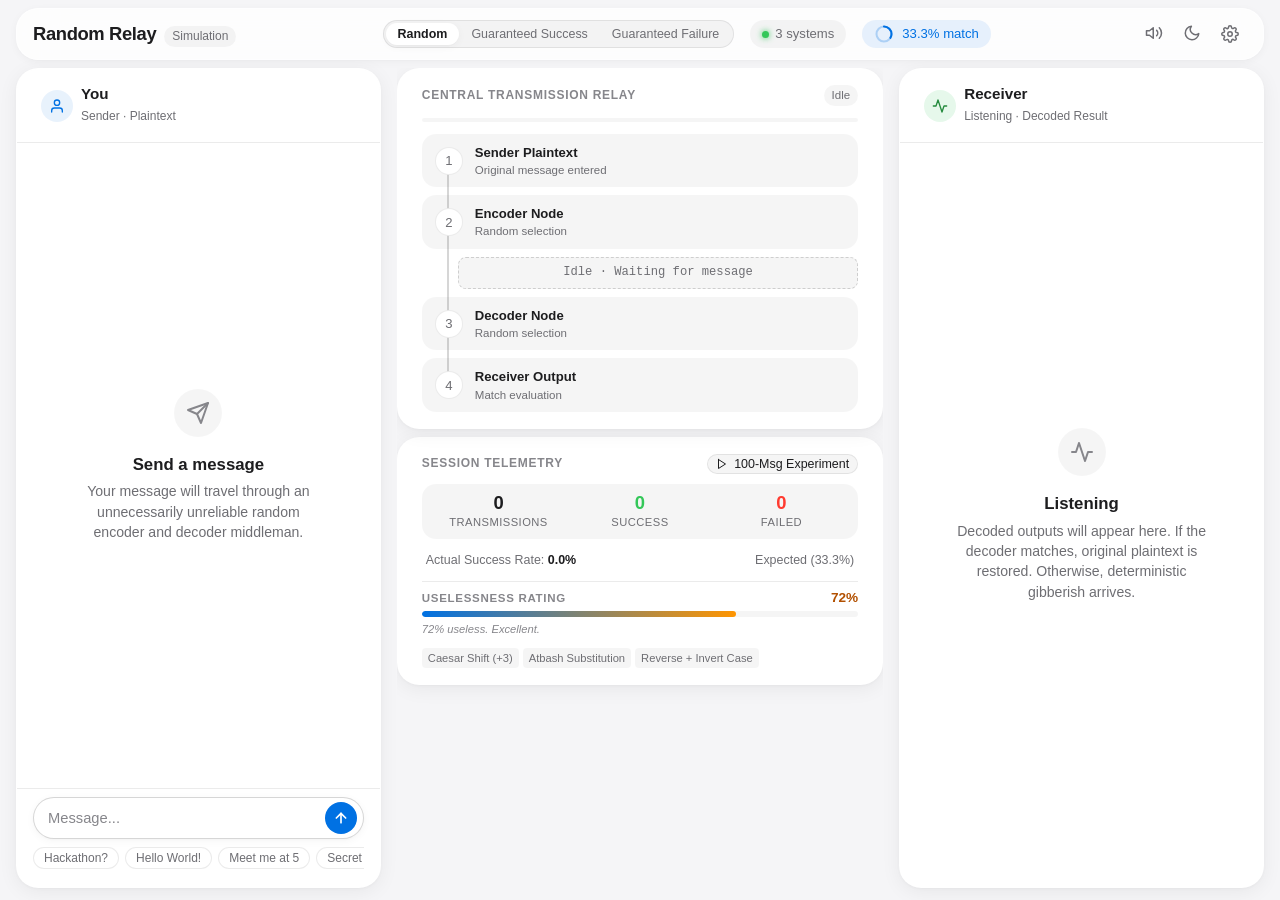
==== index.html @ a6a40249 "iterations Co-Authored-By: CargoWizard <abhirampraneeth2005@gmail.com>" ====
<!DOCTYPE html>
<html lang="en">
<head>
  <meta charset="UTF-8">
  <meta name="viewport" content="width=device-width, initial-scale=1.0">
  <title>Random Relay · The Unreliable Messaging Simulator</title>
  <meta name="description" content="An Apple-inspired simulation demonstrating why a messaging app that randomly chooses encoders and decoders is a terrible idea.">
  <link rel="stylesheet" href="css/styles.css">
  <link rel="icon" href="data:image/svg+xml,<svg xmlns=%22http://www.w3.org/2000/svg%22 viewBox=%220 0 100 100%22><text y=%22.9em%22 font-size=%2290%22>📡</text></svg>">
</head>
<body>
  <div class="app-shell">
    <!-- Header -->
    <header class="app-header">
      <div class="brand-section">
        <h1 class="brand-title">Random Relay</h1>
        <span class="brand-badge">Simulation</span>
      </div>

      <div class="header-meta">
        <!-- Simulation Mode Selector (Section 4 of agent.md) -->
        <div class="mode-segmented-control" role="group" aria-label="Simulation Mode">
          <button type="button" class="mode-btn active" data-mode="random" title="Random encoder and decoder independently chosen">Random</button>
          <button type="button" class="mode-btn" data-mode="guaranteed_success" title="Always pair matching encoder and decoder">Guaranteed Success</button>
          <button type="button" class="mode-btn" data-mode="guaranteed_failure" title="Always pair mismatching decoder">Guaranteed Failure</button>
        </div>

        <div class="status-pill">
          <span class="status-dot"></span>
          <span id="activeSystemsCount">3 systems</span>
        </div>

        <div class="probability-badge" id="probBadge" title="Theoretical match chance = 1 / N">
          <!-- Circular SVG Progress Ring -->
          <svg class="prob-ring" width="20" height="20" viewBox="0 0 24 24">
            <circle cx="12" cy="12" r="9" fill="none" stroke="currentColor" stroke-width="2.5" opacity="0.25"/>
            <circle id="probRingCircle" cx="12" cy="12" r="9" fill="none" stroke="currentColor" stroke-width="2.5"
              stroke-linecap="round"
              style="transform: rotate(-90deg); transform-origin: 50% 50%; stroke-dasharray: 56.5; stroke-dashoffset: 37.7; transition: stroke-dashoffset 0.3s ease;"/>
          </svg>
          <span id="probText">33.3% match</span>
        </div>
      </div>

      <div class="header-actions">
        <!-- Sound Toggle -->
        <button class="icon-button" id="soundToggleHeaderBtn" title="Toggle Sound" aria-label="Toggle sound effects">
          <span id="soundHeaderIcon">
            <svg width="18" height="18" viewBox="0 0 24 24" fill="none" stroke="currentColor" stroke-width="2" stroke-linecap="round" stroke-linejoin="round">
              <polygon points="11 5 6 9 2 9 2 15 6 15 11 19 11 5"/>
              <path d="M19.07 4.93a10 10 0 0 1 0 14.14M15.54 8.46a5 5 0 0 1 0 7.07"/>
            </svg>
          </span>
        </button>

        <!-- Theme Toggle -->
        <button class="icon-button" id="themeToggleBtn" title="Toggle Appearance" aria-label="Toggle dark/light mode">
          <span id="themeIcon">
            <svg width="18" height="18" viewBox="0 0 24 24" fill="none" stroke="currentColor" stroke-width="2" stroke-linecap="round" stroke-linejoin="round">
              <path d="M21 12.79A9 9 0 1 1 11.21 3 7 7 0 0 0 21 12.79z"/>
            </svg>
          </span>
        </button>

        <!-- Settings Modal Trigger -->
        <button class="icon-button" id="openSettingsBtn" title="Simulation Settings" aria-label="Open simulation settings">
          <svg width="18" height="18" viewBox="0 0 24 24" fill="none" stroke="currentColor" stroke-width="2" stroke-linecap="round" stroke-linejoin="round">
            <circle cx="12" cy="12" r="3"/>
            <path d="M19.4 15a1.65 1.65 0 0 0 .33 1.82l.06.06a2 2 0 0 1 0 2.83 2 2 0 0 1-2.83 0l-.06-.06a1.65 1.65 0 0 0-1.82-.33 1.65 1.65 0 0 0-1 1.51V21a2 2 0 0 1-2 2 2 2 0 0 1-2-2v-.09A1.65 1.65 0 0 0 9 19.4a1.65 1.65 0 0 0-1.82.33l-.06.06a2 2 0 0 1-2.83 0 2 2 0 0 1 0-2.83l.06-.06a1.65 1.65 0 0 0 .33-1.82 1.65 1.65 0 0 0-1.51-1H3a2 2 0 0 1-2-2 2 2 0 0 1 2-2h.09A1.65 1.65 0 0 0 4.6 9a1.65 1.65 0 0 0-.33-1.82l-.06-.06a2 2 0 0 1 0-2.83 2 2 0 0 1 2.83 0l.06.06a1.65 1.65 0 0 0 1.82.33H9a1.65 1.65 0 0 0 1-1.51V3a2 2 0 0 1 2-2 2 2 0 0 1 2 2v.09a1.65 1.65 0 0 0 1 1.51 1.65 1.65 0 0 0 1.82-.33l.06-.06a2 2 0 0 1 2.83 0 2 2 0 0 1 0 2.83l-.06.06a1.65 1.65 0 0 0-.33 1.82V9a1.65 1.65 0 0 0 1.51 1H21a2 2 0 0 1 2 2 2 2 0 0 1-2 2h-.09a1.65 1.65 0 0 0-1.51 1z"/>
          </svg>
        </button>
      </div>
    </header>

    <!-- Main Workspace Grid: 30% Sender | 40% Central Relay | 30% Receiver (design.md Section 3) -->
    <main class="workspace-container">
      <!-- SENDER PANEL (30%) -->
      <section class="conversation-panel sender-panel" aria-label="Sender Panel">
        <div class="panel-header">
          <div class="panel-identity">
            <div class="panel-avatar avatar-sender">
              <svg width="16" height="16" viewBox="0 0 24 24" fill="none" stroke="currentColor" stroke-width="2" stroke-linecap="round" stroke-linejoin="round">
                <path d="M20 21v-2a4 4 0 0 0-4-4H8a4 4 0 0 0-4 4v2"/>
                <circle cx="12" cy="7" r="4"/>
              </svg>
            </div>
            <div class="panel-title-group">
              <h2>You</h2>
              <span class="panel-subtitle">Sender · Plaintext</span>
            </div>
          </div>
        </div>

        <div class="messages-stream" id="senderStream">
          <!-- Empty State -->
          <div class="empty-state" id="senderEmpty">
            <div class="empty-state-icon">
              <svg width="24" height="24" viewBox="0 0 24 24" fill="none" stroke="currentColor" stroke-width="2" stroke-linecap="round" stroke-linejoin="round">
                <line x1="22" y1="2" x2="11" y2="13"/>
                <polygon points="22 2 15 22 11 13 2 9 22 2"/>
              </svg>
            </div>
            <h3 class="empty-state-title">Send a message</h3>
            <p class="empty-state-desc">
              Your message will travel through an unnecessarily unreliable random encoder and decoder middleman.
            </p>
          </div>
        </div>

        <!-- Message Composer -->
        <div class="composer-section">
          <form class="composer-form" id="composerForm" autocomplete="off">
            <input
              type="text"
              id="messageInput"
              class="composer-input"
              placeholder="Message..."
              maxlength="200"
              aria-label="Message text to encode and transmit"
            >
            <button type="submit" id="sendBtn" class="send-button" title="Send Message" aria-label="Send message">
              <svg width="16" height="16" viewBox="0 0 24 24" fill="none" stroke="currentColor" stroke-width="2.5" stroke-linecap="round" stroke-linejoin="round">
                <line x1="12" y1="19" x2="12" y2="5"/>
                <polyline points="5 12 12 5 19 12"/>
              </svg>
            </button>
          </form>

          <!-- Quick Test Suggestions -->
          <div class="quick-prompts" aria-label="Quick test prompts">
            <button type="button" class="chip-btn" data-sample="Are you coming to the hackathon?">Hackathon?</button>
            <button type="button" class="chip-btn" data-sample="Hello World!">Hello World!</button>
            <button type="button" class="chip-btn" data-sample="Meet me at 5">Meet me at 5</button>
            <button type="button" class="chip-btn" data-sample="Secret code: 4096">Secret code</button>
          </div>
        </div>
      </section>

      <!-- CENTRAL TRANSMISSION RELAY (40% - Visual Centerpiece) -->
      <section class="transmission-column" aria-label="Central Transmission Relay">
        <div class="transmission-card">
          <div class="card-title-bar">
            <span class="card-label">Central Transmission Relay</span>
            <span class="relay-status-pill" id="relayStatusPill">Idle</span>
          </div>

          <!-- Timeline progress bar -->
          <div class="timeline-bar">
            <div class="timeline-fill" id="timelineFill"></div>
          </div>

          <!-- Connected Relay Track with Traveling Payload -->
          <div class="relay-nodes">
            <!-- Continuous vertical transmission line -->
            <div class="transmission-track-line"></div>
            <!-- Traveling Payload Particle -->
            <div class="traveling-payload" id="travelingPayload"></div>

            <div class="relay-node" id="nodeSender">
              <div class="node-icon">1</div>
              <div class="node-info">
                <div class="node-name">Sender Plaintext</div>
                <div class="node-desc">Original message entered</div>
              </div>
            </div>

            <div class="relay-node" id="nodeEncoder">
              <div class="node-icon">2</div>
              <div class="node-info">
                <div class="node-name" id="nodeEncoderName">Encoder Node</div>
                <div class="node-desc" id="nodeEncoderDesc">Random selection</div>
              </div>
            </div>

            <!-- Traveling payload preview stream box -->
            <div class="payload-stream-box" id="payloadStreamBox">
              Idle · Waiting for message
            </div>

            <div class="relay-node" id="nodeDecoder">
              <div class="node-icon">3</div>
              <div class="node-info">
                <div class="node-name" id="nodeDecoderName">Decoder Node</div>
                <div class="node-desc" id="nodeDecoderDesc">Random selection</div>
              </div>
            </div>

            <div class="relay-node" id="nodeReceiver">
              <div class="node-icon">4</div>
              <div class="node-info">
                <div class="node-name">Receiver Output</div>
                <div class="node-desc">Match evaluation</div>
              </div>
            </div>
          </div>
        </div>

        <!-- Session Statistics & Uselessness Meter Card (Section 10 & 13) -->
        <div class="stats-card">
          <div class="stats-header-row">
            <span class="stats-header">Session Telemetry</span>
            <button type="button" class="experiment-trigger-btn" id="experimentTriggerBtn" style="width: auto; padding: 2px 8px;">
              <svg width="12" height="12" viewBox="0 0 24 24" fill="none" stroke="currentColor" stroke-width="2" stroke-linecap="round" stroke-linejoin="round">
                <polygon points="5 3 19 12 5 21 5 3"/>
              </svg>
              <span>100-Msg Experiment</span>
            </button>
          </div>

          <!-- 3-column stats grid -->
          <div class="session-stats-grid">
            <div class="stat-item">
              <span class="stat-num" id="statTotalNum">0</span>
              <span class="stat-label">Transmissions</span>
            </div>
            <div class="stat-item">
              <span class="stat-num" id="statSuccNum" style="color: var(--success);">0</span>
              <span class="stat-label">Success</span>
            </div>
            <div class="stat-item">
              <span class="stat-num" id="statFailNum" style="color: var(--failure);">0</span>
              <span class="stat-label">Failed</span>
            </div>
          </div>

          <!-- Comparison row -->
          <div class="stats-comparison-row">
            <span>Actual Success Rate: <strong class="stats-val-highlight" id="statActualRate">0.0%</strong></span>
            <span>Expected (<span id="statExpectedRate">33.3%</span>)</span>
          </div>

          <!-- Uselessness Meter -->
          <div class="uselessness-section">
            <div class="uselessness-header">
              <span class="uselessness-title">Uselessness Rating</span>
              <span class="uselessness-score-badge" id="uselessnessScoreVal">72%</span>
            </div>
            <div class="uselessness-bar">
              <div class="uselessness-fill" id="uselessnessFill"></div>
            </div>
            <span class="uselessness-caption" id="uselessnessCaption">72% useless. Excellent.</span>
          </div>

          <!-- Active Systems Chips -->
          <div class="systems-chips-grid" id="systemsChipsList"></div>
        </div>
      </section>

      <!-- RECEIVER PANEL (30%) -->
      <section class="conversation-panel receiver-panel" aria-label="Receiver Panel">
        <div class="panel-header">
          <div class="panel-identity">
            <div class="panel-avatar avatar-receiver">
              <svg width="16" height="16" viewBox="0 0 24 24" fill="none" stroke="currentColor" stroke-width="2" stroke-linecap="round" stroke-linejoin="round">
                <path d="M22 12h-4l-3 9L9 3l-3 9H2"/>
              </svg>
            </div>
            <div class="panel-title-group">
              <h2>Receiver</h2>
              <span class="panel-subtitle">Listening · Decoded Result</span>
            </div>
          </div>
        </div>

        <div class="messages-stream" id="receiverStream">
          <!-- Empty State -->
          <div class="empty-state" id="receiverEmpty">
            <div class="empty-state-icon">
              <svg width="24" height="24" viewBox="0 0 24 24" fill="none" stroke="currentColor" stroke-width="2" stroke-linecap="round" stroke-linejoin="round">
                <polyline points="22 12 18 12 15 21 9 3 6 12 2 12"/>
              </svg>
            </div>
            <h3 class="empty-state-title">Listening</h3>
            <p class="empty-state-desc">
              Decoded outputs will appear here. If the decoder matches, original plaintext is restored. Otherwise, deterministic gibberish arrives.
            </p>
          </div>
        </div>
      </section>
    </main>
  </div>

  <!-- Settings Modal / Sheet -->
  <div class="modal-overlay" id="settingsModal" aria-hidden="true" role="dialog" aria-modal="true">
    <div class="settings-sheet">
      <div class="modal-header">
        <h2 class="modal-title">Simulation Settings</h2>
        <button class="icon-button" id="closeSettingsBtn" title="Close" aria-label="Close settings">
          <svg width="18" height="18" viewBox="0 0 24 24" fill="none" stroke="currentColor" stroke-width="2" stroke-linecap="round" stroke-linejoin="round">
            <line x1="18" y1="6" x2="6" y2="18"/>
            <line x1="6" y1="6" x2="18" y2="18"/>
          </svg>
        </button>
      </div>

      <!-- Systems Count Stepper -->
      <div class="form-group">
        <label class="form-label">Encoder / Decoder Systems</label>
        <span class="form-caption">Configure between 1 and 10 paired reversible systems</span>
        <div class="stepper-container">
          <button class="stepper-btn" id="stepperMinus" aria-label="Decrease systems">−</button>
          <span class="stepper-value" id="stepperVal">3</span>
          <button class="stepper-btn" id="stepperPlus" aria-label="Increase systems">+</button>
        </div>
      </div>

      <!-- Presets -->
      <div class="form-group">
        <label class="form-label">Presets</label>
        <div class="segmented-control" role="group" aria-label="Presets">
          <button type="button" class="segment-btn active" data-preset="3">3 Systems (33.3%)</button>
          <button type="button" class="segment-btn" data-preset="5">5 Systems (20%)</button>
          <button type="button" class="segment-btn" data-preset="10">10 Systems (10%)</button>
        </div>
      </div>

      <!-- Speed Selector -->
      <div class="form-group">
        <label class="form-label" for="speedSelect">Simulation Speed</label>
        <select id="speedSelect" class="composer-form" style="padding: 8px 12px; cursor: pointer;">
          <option value="normal">Normal (1.1s realistic relay)</option>
          <option value="fast">Fast (0.55s)</option>
          <option value="instant">Instant (0s · reduced motion)</option>
        </select>
      </div>

      <!-- Behavior Toggles (Section 20 of design.md) -->
      <div class="form-group">
        <label class="form-label">Simulation Behavior</label>

        <label class="checkbox-row" for="chkAutoExpand">
          <div class="checkbox-label-group">
            <span class="checkbox-title">Show transmission details</span>
            <span class="checkbox-desc">Auto-expand payload inspection on delivery</span>
          </div>
          <div class="toggle-switch">
            <input type="checkbox" id="chkAutoExpand">
            <span class="toggle-slider"></span>
          </div>
        </label>

        <label class="checkbox-row" for="chkAnimateResolve">
          <div class="checkbox-label-group">
            <span class="checkbox-title">Animate decoding</span>
            <span class="checkbox-desc">Scramble text resolution on receiver delivery</span>
          </div>
          <div class="toggle-switch">
            <input type="checkbox" id="chkAnimateResolve" checked>
            <span class="toggle-slider"></span>
          </div>
        </label>

        <label class="checkbox-row" for="chkSound">
          <div class="checkbox-label-group">
            <span class="checkbox-title">Sound effects</span>
            <span class="checkbox-desc">Subtle Apple-style synthesized clicks and chimes</span>
          </div>
          <div class="toggle-switch">
            <input type="checkbox" id="chkSound" checked>
            <span class="toggle-slider"></span>
          </div>
        </label>
      </div>

      <!-- Active Systems Browser -->
      <div class="form-group">
        <label class="form-label">Active Paired Systems</label>
        <div class="systems-browser-box" id="activeSystemsDetailList"></div>
      </div>

      <div class="form-caption" style="font-style: italic; color: var(--text-tertiary);">
        * Educational simulation. Demonstrates random transformation pairing, not cryptographic security.
      </div>

      <div class="modal-footer">
        <button type="button" class="secondary-btn" id="clearHistoryBtn">Reset Conversation & Stats</button>
        <button type="button" class="primary-btn" onclick="document.getElementById('settingsModal').classList.remove('open')">Done</button>
      </div>
    </div>
  </div>

  <!-- 100-Message Experiment Modal -->
  <div class="modal-overlay" id="experimentModal" aria-hidden="true" role="dialog" aria-modal="true">
    <div class="settings-sheet">
      <div class="modal-header">
        <h2 class="modal-title">100-Message Simulation Experiment</h2>
        <button class="icon-button" id="closeExperimentBtn" title="Close" aria-label="Close experiment">
          <svg width="18" height="18" viewBox="0 0 24 24" fill="none" stroke="currentColor" stroke-width="2" stroke-linecap="round" stroke-linejoin="round">
            <line x1="18" y1="6" x2="6" y2="18"/>
            <line x1="6" y1="6" x2="18" y2="18"/>
          </svg>
        </button>
      </div>

      <p class="form-caption">
        Automatically runs 100 rapid simulated transmissions to measure actual statistical match rate vs theoretical probability \(1/N\).
      </p>

      <div class="form-group">
        <div class="timeline-bar" style="height: 8px;">
          <div class="timeline-fill" id="expProgressFill" style="width: 0%;"></div>
        </div>
        <span class="form-caption" id="expProgressText" style="text-align: center; font-weight: 500;">Ready to run...</span>
      </div>

      <div class="experiment-results-box" id="expResultsBox" style="display: none;">
        <div class="exp-stats-row">
          <span>Successful Deliveries:</span>
          <strong id="expSuccVal" style="color: var(--success);">0</strong>
        </div>
        <div class="exp-stats-row">
          <span>Failed Mismatches:</span>
          <strong id="expFailVal" style="color: var(--failure);">0</strong>
        </div>
        <div class="exp-stats-row" style="border-top: 1px solid var(--separator); padding-top: 6px;">
          <span>Actual Match Rate:</span>
          <strong id="expActualVal">0%</strong>
        </div>
        <div class="exp-stats-row">
          <span>Theoretical Expected:</span>
          <strong id="expExpectedVal">33.3%</strong>
        </div>
        <div class="exp-stats-row">
          <span>Statistical Difference:</span>
          <span class="exp-diff-tag" id="expDiffBadge">0%</span>
        </div>
      </div>

      <div class="modal-footer" style="justify-content: flex-end;">
        <button type="button" class="primary-btn" onclick="document.getElementById('experimentModal').classList.remove('open')">Close</button>
      </div>
    </div>
  </div>

  <!-- Inline Toast Notification -->
  <div class="toast-notice" id="toastNotice" role="alert" aria-live="polite"></div>

  <!-- Scripts -->
  <script src="js/bundle.js"></script>
</body>
</html>
---- css/styles.css ----
/* ==========================================================================
   Random Encoder / Decoder Messaging Simulator — Random Relay
   Design System & Apple-Inspired Interface Tokens
   Conforming to updated private/agent.md and private/design.md
   ========================================================================== */

:root {
  /* Typography */
  --font-sans: -apple-system, BlinkMacSystemFont, "SF Pro Text", "SF Pro Display", "SF Pro", "Segoe UI", Roboto, Helvetica, Arial, sans-serif;
  --font-mono: "SF Mono", ui-monospace, Menlo, Monaco, Consolas, "Liberation Mono", "Courier New", monospace;

  /* Spacing Tokens */
  --spacing-xs: 4px;
  --spacing-sm: 8px;
  --spacing-md: 16px;
  --spacing-lg: 24px;
  --spacing-xl: 32px;
  --spacing-xxl: 48px;

  /* Radius Tokens */
  --radius-small: 8px;
  --radius-medium: 14px;
  --radius-large: 22px;
  --radius-full: 9999px;

  /* Shadows */
  --shadow-subtle: 0 2px 8px rgba(0, 0, 0, 0.04), 0 1px 2px rgba(0, 0, 0, 0.02);
  --shadow-card: 0 4px 20px rgba(0, 0, 0, 0.06), 0 1px 3px rgba(0, 0, 0, 0.03);
  --shadow-floating: 0 12px 36px rgba(0, 0, 0, 0.12), 0 4px 12px rgba(0, 0, 0, 0.05);

  /* Transitions */
  --transition-fast: 150ms cubic-bezier(0.2, 0, 0, 1);
  --transition-medium: 280ms cubic-bezier(0.2, 0, 0, 1);
  --transition-slow: 450ms cubic-bezier(0.16, 1, 0.3, 1);

  /* Light Theme (Default) */
  --bg-app: #F5F5F7;
  --surface-primary: #FFFFFF;
  --surface-secondary: rgba(255, 255, 255, 0.76);
  --surface-tertiary: rgba(0, 0, 0, 0.04);
  --surface-elevated: #FFFFFF;
  --text-primary: #1D1D1F;
  --text-secondary: #6E6E73;
  --text-tertiary: #86868B;
  --separator: rgba(0, 0, 0, 0.08);
  --separator-strong: rgba(0, 0, 0, 0.16);

  --accent: #0071E3;
  --accent-hover: #0077ED;
  --accent-surface: rgba(0, 113, 227, 0.09);
  --accent-text: #0071E3;

  --sender-bubble: #0071E3;
  --sender-bubble-text: #FFFFFF;
  --receiver-bubble: #E9E9EB;
  --receiver-bubble-text: #1D1D1F;

  --success: #34C759;
  --success-surface: rgba(52, 199, 89, 0.12);
  --success-text: #248A3D;

  --failure: #FF3B30;
  --failure-surface: rgba(255, 59, 48, 0.1);
  --failure-text: #D70015;

  --amber: #FF9500;
  --amber-surface: rgba(255, 149, 0, 0.12);
  --amber-text: #B25000;

  --backdrop-blur: blur(24px);
  --glass-border: 1px solid rgba(255, 255, 255, 0.6);
}

/* Dark Theme */
[data-theme="dark"] {
  --bg-app: #000000;
  --surface-primary: #1C1C1E;
  --surface-secondary: rgba(44, 44, 46, 0.76);
  --surface-tertiary: rgba(255, 255, 255, 0.08);
  --surface-elevated: #2C2C2E;
  --text-primary: #F5F5F7;
  --text-secondary: #98989D;
  --text-tertiary: #636366;
  --separator: rgba(255, 255, 255, 0.12);
  --separator-strong: rgba(255, 255, 255, 0.22);

  --accent: #0A84FF;
  --accent-hover: #409CFF;
  --accent-surface: rgba(10, 132, 255, 0.15);
  --accent-text: #64D2FF;

  --sender-bubble: #0A84FF;
  --sender-bubble-text: #FFFFFF;
  --receiver-bubble: #2C2C2E;
  --receiver-bubble-text: #F5F5F7;

  --success: #30D158;
  --success-surface: rgba(48, 209, 88, 0.15);
  --success-text: #30D158;

  --failure: #FF453A;
  --failure-surface: rgba(255, 69, 58, 0.15);
  --failure-text: #FF453A;

  --amber: #FF9F0A;
  --amber-surface: rgba(255, 159, 10, 0.15);
  --amber-text: #FF9F0A;

  --shadow-subtle: 0 2px 8px rgba(0, 0, 0, 0.3);
  --shadow-card: 0 4px 20px rgba(0, 0, 0, 0.4);
  --shadow-floating: 0 12px 36px rgba(0, 0, 0, 0.6);
  --glass-border: 1px solid rgba(255, 255, 255, 0.1);
}

/* Base Reset */
*, *::before, *::after {
  box-sizing: border-box;
  margin: 0;
  padding: 0;
}

html, body {
  height: 100%;
  font-family: var(--font-sans);
  background-color: var(--bg-app);
  color: var(--text-primary);
  line-height: 1.45;
  -webkit-font-smoothing: antialiased;
  -moz-osx-font-smoothing: grayscale;
}

button {
  font-family: inherit;
  cursor: pointer;
  border: none;
  background: none;
}

input, textarea, select {
  font-family: inherit;
}

/* App Shell */
.app-shell {
  display: flex;
  flex-direction: column;
  height: 100vh;
  max-width: 1440px;
  margin: 0 auto;
  padding: var(--spacing-sm) var(--spacing-md);
  position: relative;
}

/* Header */
.app-header {
  display: flex;
  align-items: center;
  justify-content: space-between;
  padding: var(--spacing-sm) var(--spacing-md);
  background: var(--surface-secondary);
  backdrop-filter: var(--backdrop-blur);
  -webkit-backdrop-filter: var(--backdrop-blur);
  border-radius: var(--radius-large);
  border: var(--glass-border);
  box-shadow: var(--shadow-subtle);
  margin-bottom: var(--spacing-sm);
  z-index: 20;
}

.brand-section {
  display: flex;
  align-items: baseline;
  gap: var(--spacing-sm);
}

.brand-title {
  font-size: 1.15rem;
  font-weight: 600;
  letter-spacing: -0.02em;
  color: var(--text-primary);
}

.brand-badge {
  font-size: 0.75rem;
  font-weight: 500;
  color: var(--text-secondary);
  background: var(--surface-tertiary);
  padding: 2px 8px;
  border-radius: var(--radius-full);
}

.header-meta {
  display: flex;
  align-items: center;
  gap: var(--spacing-md);
}

/* Simulation Mode Selector in Header */
.mode-segmented-control {
  display: flex;
  background: var(--surface-tertiary);
  padding: 2px;
  border-radius: var(--radius-full);
  border: 1px solid var(--separator);
}

.mode-btn {
  padding: 4px 12px;
  font-size: 0.78rem;
  font-weight: 500;
  border-radius: var(--radius-full);
  color: var(--text-secondary);
  transition: all var(--transition-fast);
}

.mode-btn.active {
  background: var(--surface-primary);
  color: var(--text-primary);
  box-shadow: var(--shadow-subtle);
  font-weight: 600;
}

.status-pill {
  display: inline-flex;
  align-items: center;
  gap: 6px;
  font-size: 0.82rem;
  color: var(--text-secondary);
  background: var(--surface-tertiary);
  padding: 4px 12px;
  border-radius: var(--radius-full);
}

.status-dot {
  width: 7px;
  height: 7px;
  border-radius: 50%;
  background-color: var(--success);
  box-shadow: 0 0 6px var(--success);
}

.probability-badge {
  display: inline-flex;
  align-items: center;
  gap: 8px;
  font-size: 0.82rem;
  color: var(--accent-text);
  background: var(--accent-surface);
  padding: 4px 12px;
  border-radius: var(--radius-full);
  font-weight: 500;
  transition: all var(--transition-medium);
}

.prob-ring {
  display: flex;
  align-items: center;
}

.header-actions {
  display: flex;
  align-items: center;
  gap: var(--spacing-xs);
}

.icon-button {
  width: 34px;
  height: 34px;
  border-radius: 50%;
  display: flex;
  align-items: center;
  justify-content: center;
  color: var(--text-secondary);
  background: transparent;
  transition: all var(--transition-fast);
}

.icon-button:hover {
  background: var(--surface-tertiary);
  color: var(--text-primary);
}

.icon-button:focus-visible {
  outline: 2px solid var(--accent);
  outline-offset: 2px;
}

/* ==========================================================================
   Main Workspace Layout — 30% / 40% / 30% Proportions (Section 3 of design.md)
   ========================================================================== */
.workspace-container {
  display: grid;
  grid-template-columns: 3fr 4fr 3fr;
  gap: var(--spacing-md);
  flex: 1;
  min-height: 0;
  margin-bottom: var(--spacing-xs);
}

/* Conversation Panels (Sender & Receiver) */
.conversation-panel {
  display: flex;
  flex-direction: column;
  background: var(--surface-primary);
  border-radius: var(--radius-large);
  border: var(--glass-border);
  box-shadow: var(--shadow-card);
  overflow: hidden;
  position: relative;
}

.panel-header {
  display: flex;
  align-items: center;
  justify-content: space-between;
  padding: var(--spacing-md) var(--spacing-lg);
  border-bottom: 1px solid var(--separator);
  background: var(--surface-secondary);
  backdrop-filter: var(--backdrop-blur);
  -webkit-backdrop-filter: var(--backdrop-blur);
}

.panel-identity {
  display: flex;
  align-items: center;
  gap: var(--spacing-sm);
}

.panel-avatar {
  width: 32px;
  height: 32px;
  border-radius: 50%;
  display: flex;
  align-items: center;
  justify-content: center;
  background: var(--surface-tertiary);
  color: var(--text-secondary);
  font-size: 0.9rem;
}

.avatar-sender {
  background: var(--accent-surface);
  color: var(--accent);
}

.avatar-receiver {
  background: var(--success-surface);
  color: var(--success-text);
}

.panel-title-group h2 {
  font-size: 0.95rem;
  font-weight: 600;
  color: var(--text-primary);
  line-height: 1.2;
}

.panel-subtitle {
  font-size: 0.75rem;
  color: var(--text-secondary);
}

/* Chat Messages Stream */
.messages-stream {
  flex: 1;
  overflow-y: auto;
  padding: var(--spacing-lg);
  display: flex;
  flex-direction: column;
  gap: var(--spacing-md);
  scroll-behavior: smooth;
}

.messages-stream::-webkit-scrollbar {
  width: 6px;
}

.messages-stream::-webkit-scrollbar-thumb {
  background: var(--separator-strong);
  border-radius: var(--radius-full);
}

/* Empty State */
.empty-state {
  display: flex;
  flex-direction: column;
  align-items: center;
  justify-content: center;
  height: 100%;
  text-align: center;
  padding: var(--spacing-xl);
  color: var(--text-secondary);
}

.empty-state-icon {
  width: 48px;
  height: 48px;
  border-radius: 50%;
  background: var(--surface-tertiary);
  display: flex;
  align-items: center;
  justify-content: center;
  margin-bottom: var(--spacing-md);
  color: var(--text-tertiary);
}

.empty-state-title {
  font-size: 1.05rem;
  font-weight: 600;
  color: var(--text-primary);
  margin-bottom: var(--spacing-xs);
}

.empty-state-desc {
  font-size: 0.88rem;
  max-width: 260px;
  line-height: 1.45;
}

/* Message Bubble */
.message-card {
  display: flex;
  flex-direction: column;
  max-width: 90%;
  animation: slideInUp var(--transition-medium) forwards;
}

@keyframes slideInUp {
  from {
    opacity: 0;
    transform: translateY(8px);
  }
  to {
    opacity: 1;
    transform: translateY(0);
  }
}

.sender-card {
  align-self: flex-end;
  align-items: flex-end;
}

.receiver-card {
  align-self: flex-start;
  align-items: flex-start;
  width: 100%;
}

.message-bubble {
  padding: 10px 15px;
  border-radius: var(--radius-medium);
  font-size: 0.95rem;
  line-height: 1.4;
  word-break: break-word;
  position: relative;
}

.sender-card .message-bubble {
  background: var(--sender-bubble);
  color: var(--sender-bubble-text);
  border-bottom-right-radius: 4px;
}

.receiver-card .message-bubble {
  background: var(--receiver-bubble);
  color: var(--receiver-bubble-text);
  border-bottom-left-radius: 4px;
}

.receiver-card.status-success .message-bubble {
  border-left: 3px solid var(--success);
}

.receiver-card.status-failed .message-bubble {
  border-left: 3px solid var(--failure);
  font-family: var(--font-mono);
  font-size: 0.9rem;
  background: var(--failure-surface);
  color: var(--text-primary);
}

.message-meta {
  display: flex;
  align-items: center;
  flex-wrap: wrap;
  gap: 6px;
  font-size: 0.72rem;
  color: var(--text-tertiary);
  margin-top: 4px;
  padding: 0 4px;
}

.status-tag {
  display: inline-flex;
  align-items: center;
  gap: 4px;
  padding: 2px 7px;
  border-radius: var(--radius-full);
  font-size: 0.72rem;
  font-weight: 500;
}

.tag-success {
  background: var(--success-surface);
  color: var(--success-text);
}

.tag-failure {
  background: var(--failure-surface);
  color: var(--failure-text);
}

.attempt-badge {
  font-size: 0.7rem;
  padding: 1px 6px;
  border-radius: 4px;
  background: var(--surface-tertiary);
  color: var(--text-secondary);
}

.attempt-badge.celebrate {
  background: var(--success-surface);
  color: var(--success-text);
  font-weight: 600;
}

/* Retry Button (Section 8 of agent.md) */
.retry-btn {
  display: inline-flex;
  align-items: center;
  gap: 5px;
  padding: 4px 10px;
  margin-top: 6px;
  background: var(--surface-primary);
  border: 1px solid var(--separator-strong);
  border-radius: var(--radius-full);
  font-size: 0.75rem;
  font-weight: 500;
  color: var(--accent);
  transition: all var(--transition-fast);
}

.retry-btn:hover {
  background: var(--accent-surface);
  border-color: var(--accent);
}

/* Human-Readable Failure Explanation (Section 9) */
.failure-explanation {
  font-size: 0.76rem;
  color: var(--text-secondary);
  font-style: italic;
  margin-top: 4px;
  padding: 0 4px;
}

/* Progressive Disclosure: Transmission Details */
.transmission-details {
  margin-top: 6px;
  width: 100%;
}

.transmission-details summary {
  font-size: 0.75rem;
  color: var(--text-secondary);
  cursor: pointer;
  user-select: none;
  padding: 4px 6px;
  border-radius: var(--radius-small);
  display: inline-flex;
  align-items: center;
  gap: 4px;
  transition: all var(--transition-fast);
}

.transmission-details summary:hover {
  background: var(--surface-tertiary);
  color: var(--text-primary);
}

.transmission-details summary::-webkit-details-marker {
  display: none;
}

.details-table {
  margin-top: 6px;
  padding: 8px 12px;
  background: var(--surface-tertiary);
  border-radius: var(--radius-small);
  font-size: 0.78rem;
  display: flex;
  flex-direction: column;
  gap: 4px;
  border: 1px solid var(--separator);
}

.details-row {
  display: flex;
  justify-content: space-between;
  align-items: center;
  gap: 8px;
}

.details-label {
  color: var(--text-tertiary);
  font-size: 0.72rem;
  text-transform: uppercase;
  letter-spacing: 0.04em;
  font-weight: 600;
}

.details-val {
  color: var(--text-primary);
  font-weight: 500;
  text-align: right;
  word-break: break-all;
}

.details-val.mono {
  font-family: var(--font-mono);
  font-size: 0.76rem;
  background: var(--surface-primary);
  padding: 1px 6px;
  border-radius: 4px;
  border: 1px solid var(--separator);
}

.payload-copy-wrapper {
  display: flex;
  align-items: center;
  gap: 6px;
}

.copy-payload-btn {
  padding: 2px 5px;
  border-radius: 4px;
  background: var(--surface-primary);
  border: 1px solid var(--separator);
  color: var(--text-secondary);
  font-size: 0.72rem;
  display: flex;
  align-items: center;
  justify-content: center;
  transition: all var(--transition-fast);
}

.copy-payload-btn:hover {
  background: var(--surface-tertiary);
  color: var(--text-primary);
  border-color: var(--separator-strong);
}

/* Message Composer (Sender) */
.composer-section {
  padding: var(--spacing-sm) var(--spacing-md) var(--spacing-md);
  border-top: 1px solid var(--separator);
  background: var(--surface-secondary);
  backdrop-filter: var(--backdrop-blur);
  -webkit-backdrop-filter: var(--backdrop-blur);
}

.composer-form {
  display: flex;
  align-items: center;
  gap: var(--spacing-sm);
  background: var(--surface-primary);
  border: 1px solid var(--separator-strong);
  border-radius: var(--radius-large);
  padding: 4px 6px 4px 14px;
  transition: all var(--transition-fast);
  box-shadow: var(--shadow-subtle);
}

.composer-form:focus-within {
  border-color: var(--accent);
  box-shadow: 0 0 0 3px var(--accent-surface);
}

.composer-input {
  flex: 1;
  border: none;
  background: transparent;
  font-size: 0.92rem;
  color: var(--text-primary);
  outline: none;
  padding: 6px 0;
}

.composer-input::placeholder {
  color: var(--text-tertiary);
}

.send-button {
  width: 32px;
  height: 32px;
  border-radius: 50%;
  background: var(--accent);
  color: #FFFFFF;
  display: flex;
  align-items: center;
  justify-content: center;
  transition: all var(--transition-fast);
  flex-shrink: 0;
}

.send-button:hover:not(:disabled) {
  background: var(--accent-hover);
  transform: scale(1.05);
}

.send-button:disabled {
  opacity: 0.35;
  cursor: not-allowed;
  transform: none;
}

/* Quick Prompt Suggestion Chips */
.quick-prompts {
  display: flex;
  gap: 6px;
  margin-top: 8px;
  overflow-x: auto;
  padding-bottom: 2px;
}

.quick-prompts::-webkit-scrollbar {
  display: none;
}

.chip-btn {
  font-size: 0.75rem;
  color: var(--text-secondary);
  background: var(--surface-primary);
  border: 1px solid var(--separator);
  padding: 3px 10px;
  border-radius: var(--radius-full);
  white-space: nowrap;
  transition: all var(--transition-fast);
}

.chip-btn:hover {
  background: var(--surface-tertiary);
  color: var(--text-primary);
  border-color: var(--separator-strong);
}

/* ==========================================================================
   Central Transmission Relay — Visual Centerpiece (design.md Section 1 & 4)
   ========================================================================== */
.transmission-column {
  display: flex;
  flex-direction: column;
  gap: var(--spacing-sm);
  justify-content: flex-start;
  position: relative;
  overflow-y: auto;
}

.transmission-card {
  background: var(--surface-primary);
  border-radius: var(--radius-large);
  border: var(--glass-border);
  box-shadow: var(--shadow-card);
  padding: var(--spacing-md) var(--spacing-lg);
  display: flex;
  flex-direction: column;
  gap: 12px;
  transition: all var(--transition-medium);
  position: relative;
  overflow: hidden;
}

.card-title-bar {
  display: flex;
  justify-content: space-between;
  align-items: center;
}

.card-label {
  font-size: 0.75rem;
  font-weight: 600;
  text-transform: uppercase;
  letter-spacing: 0.06em;
  color: var(--text-tertiary);
}

.relay-status-pill {
  font-size: 0.72rem;
  font-weight: 500;
  padding: 2px 8px;
  border-radius: var(--radius-full);
  background: var(--surface-tertiary);
  color: var(--text-secondary);
  transition: all var(--transition-fast);
}

.relay-status-pill.active {
  background: var(--accent-surface);
  color: var(--accent);
}

/* Central Relay Path & Connected Nodes (design.md Section 4 & 8) */
.relay-nodes {
  display: flex;
  flex-direction: column;
  gap: 8px;
  position: relative;
}

/* Transmission Track line */
.transmission-track-line {
  position: absolute;
  left: 25px;
  top: 36px;
  bottom: 36px;
  width: 2px;
  background: var(--separator-strong);
  z-index: 1;
}

.traveling-payload {
  position: absolute;
  left: 22px;
  width: 8px;
  height: 8px;
  border-radius: 50%;
  background: var(--accent);
  box-shadow: 0 0 10px var(--accent);
  opacity: 0;
  pointer-events: none;
  z-index: 5;
}

.traveling-payload.traveling {
  opacity: 1;
  animation: glideDown 500ms ease-in-out infinite;
}

@keyframes glideDown {
  0% {
    top: 50px;
    opacity: 0.2;
    transform: scale(0.8);
  }
  50% {
    opacity: 1;
    transform: scale(1.3);
  }
  100% {
    top: 170px;
    opacity: 0.2;
    transform: scale(0.8);
  }
}

.relay-node {
  display: flex;
  align-items: center;
  gap: 12px;
  padding: 8px 12px;
  border-radius: var(--radius-medium);
  background: var(--surface-tertiary);
  border: 1px solid transparent;
  transition: all var(--transition-medium);
  position: relative;
  z-index: 2;
}

.relay-node.active {
  background: var(--surface-primary);
  border-color: var(--accent);
  box-shadow: var(--shadow-subtle);
}

.relay-node.active-success {
  border-color: var(--success);
}

.relay-node.active-failed {
  border-color: var(--failure);
}

.node-icon {
  width: 28px;
  height: 28px;
  border-radius: 50%;
  background: var(--surface-primary);
  display: flex;
  align-items: center;
  justify-content: center;
  font-size: 0.82rem;
  color: var(--text-secondary);
  border: 1px solid var(--separator);
  transition: all var(--transition-medium);
  flex-shrink: 0;
}

.relay-node.active .node-icon {
  background: var(--accent);
  color: #FFFFFF;
  border-color: var(--accent);
}

.relay-node.active-success .node-icon {
  background: var(--success);
  color: #FFFFFF;
  border-color: var(--success);
}

.relay-node.active-failed .node-icon {
  background: var(--failure);
  color: #FFFFFF;
  border-color: var(--failure);
}

.node-info {
  flex: 1;
  min-width: 0;
}

.node-name {
  font-size: 0.82rem;
  font-weight: 600;
  color: var(--text-primary);
  white-space: nowrap;
  overflow: hidden;
  text-overflow: ellipsis;
}

.node-desc {
  font-size: 0.72rem;
  color: var(--text-secondary);
  white-space: nowrap;
  overflow: hidden;
  text-overflow: ellipsis;
}

/* Payload Stream Box */
.payload-stream-box {
  background: var(--surface-tertiary);
  border-radius: var(--radius-small);
  padding: 6px 10px;
  font-family: var(--font-mono);
  font-size: 0.76rem;
  color: var(--text-secondary);
  word-break: break-all;
  border: 1px dashed var(--separator-strong);
  text-align: center;
  min-height: 30px;
  display: flex;
  align-items: center;
  justify-content: center;
  transition: all var(--transition-fast);
  margin-left: 36px;
  z-index: 2;
}

.payload-stream-box.has-data {
  color: var(--accent-text);
  border-style: solid;
  border-color: var(--accent);
  background: var(--accent-surface);
}

/* Timeline Progress Track */
.timeline-bar {
  height: 4px;
  background: var(--surface-tertiary);
  border-radius: var(--radius-full);
  overflow: hidden;
  position: relative;
}

.timeline-fill {
  height: 100%;
  width: 0%;
  background: var(--accent);
  border-radius: var(--radius-full);
  transition: width var(--transition-medium);
}

/* ==========================================================================
   Session Statistics & Uselessness Meter (Section 10 & 13 of agent.md)
   ========================================================================== */
.stats-card {
  background: var(--surface-primary);
  border-radius: var(--radius-large);
  border: var(--glass-border);
  box-shadow: var(--shadow-card);
  padding: var(--spacing-md) var(--spacing-lg);
  display: flex;
  flex-direction: column;
  gap: 10px;
}

.stats-header-row {
  display: flex;
  justify-content: space-between;
  align-items: center;
}

.stats-header {
  font-size: 0.75rem;
  font-weight: 600;
  text-transform: uppercase;
  letter-spacing: 0.06em;
  color: var(--text-tertiary);
}

/* Stats Grid */
.session-stats-grid {
  display: grid;
  grid-template-columns: repeat(3, 1fr);
  gap: 8px;
  background: var(--surface-tertiary);
  padding: 8px 10px;
  border-radius: var(--radius-medium);
}

.stat-item {
  display: flex;
  flex-direction: column;
  align-items: center;
  text-align: center;
}

.stat-num {
  font-size: 1.15rem;
  font-weight: 700;
  color: var(--text-primary);
  line-height: 1.2;
}

.stat-label {
  font-size: 0.7rem;
  color: var(--text-secondary);
  text-transform: uppercase;
  letter-spacing: 0.04em;
}

/* Probability vs Actual Comparison */
.stats-comparison-row {
  display: flex;
  justify-content: space-between;
  align-items: center;
  padding: 2px 4px;
  font-size: 0.78rem;
  color: var(--text-secondary);
}

.stats-val-highlight {
  font-weight: 600;
  color: var(--text-primary);
}

/* Uselessness Score Bar */
.uselessness-section {
  display: flex;
  flex-direction: column;
  gap: 4px;
  padding-top: 6px;
  border-top: 1px solid var(--separator);
}

.uselessness-header {
  display: flex;
  justify-content: space-between;
  align-items: baseline;
}

.uselessness-title {
  font-size: 0.72rem;
  font-weight: 600;
  text-transform: uppercase;
  letter-spacing: 0.06em;
  color: var(--text-tertiary);
}

.uselessness-score-badge {
  font-size: 0.85rem;
  font-weight: 700;
  color: var(--amber-text);
}

.uselessness-bar {
  height: 6px;
  background: var(--surface-tertiary);
  border-radius: var(--radius-full);
  overflow: hidden;
}

.uselessness-fill {
  height: 100%;
  width: 72%;
  background: linear-gradient(90deg, var(--accent), var(--amber));
  border-radius: var(--radius-full);
  transition: width var(--transition-medium);
}

.uselessness-caption {
  font-size: 0.7rem;
  color: var(--text-tertiary);
  font-style: italic;
}

/* 100-Message Experiment Trigger */
.experiment-trigger-btn {
  display: flex;
  align-items: center;
  justify-content: center;
  gap: 6px;
  width: 100%;
  padding: 6px 12px;
  background: var(--surface-tertiary);
  border: 1px solid var(--separator);
  border-radius: var(--radius-medium);
  font-size: 0.78rem;
  font-weight: 500;
  color: var(--text-primary);
  transition: all var(--transition-fast);
}

.experiment-trigger-btn:hover {
  background: var(--accent-surface);
  color: var(--accent);
  border-color: var(--accent);
}

/* Systems Chips List */
.systems-chips-grid {
  display: flex;
  flex-wrap: wrap;
  gap: 4px;
}

.system-tag {
  font-size: 0.7rem;
  padding: 2px 6px;
  background: var(--surface-tertiary);
  border-radius: 4px;
  color: var(--text-secondary);
  cursor: help;
}

/* ==========================================================================
   Modals (Settings & Experiment)
   ========================================================================== */
.modal-overlay {
  position: fixed;
  inset: 0;
  background: rgba(0, 0, 0, 0.35);
  backdrop-filter: blur(8px);
  -webkit-backdrop-filter: blur(8px);
  display: flex;
  align-items: center;
  justify-content: center;
  z-index: 100;
  opacity: 0;
  pointer-events: none;
  transition: opacity var(--transition-medium);
}

.modal-overlay.open {
  opacity: 1;
  pointer-events: auto;
}

.settings-sheet {
  background: var(--surface-primary);
  border-radius: var(--radius-large);
  border: var(--glass-border);
  box-shadow: var(--shadow-floating);
  width: 90%;
  max-width: 480px;
  max-height: 88vh;
  overflow-y: auto;
  padding: var(--spacing-xl);
  display: flex;
  flex-direction: column;
  gap: var(--spacing-lg);
  transform: scale(0.96) translateY(8px);
  transition: all var(--transition-medium);
}

.modal-overlay.open .settings-sheet {
  transform: scale(1) translateY(0);
}

.modal-header {
  display: flex;
  justify-content: space-between;
  align-items: center;
}

.modal-title {
  font-size: 1.2rem;
  font-weight: 600;
  letter-spacing: -0.01em;
}

.form-group {
  display: flex;
  flex-direction: column;
  gap: var(--spacing-xs);
}

.form-label {
  font-size: 0.85rem;
  font-weight: 600;
  color: var(--text-primary);
}

.form-caption {
  font-size: 0.76rem;
  color: var(--text-secondary);
}

/* Checkbox switches */
.checkbox-row {
  display: flex;
  align-items: center;
  justify-content: space-between;
  padding: 6px 0;
  cursor: pointer;
}

.checkbox-label-group {
  display: flex;
  flex-direction: column;
}

.checkbox-title {
  font-size: 0.85rem;
  font-weight: 500;
  color: var(--text-primary);
}

.checkbox-desc {
  font-size: 0.74rem;
  color: var(--text-secondary);
}

.toggle-switch {
  position: relative;
  width: 42px;
  height: 24px;
}

.toggle-switch input {
  opacity: 0;
  width: 0;
  height: 0;
}

.toggle-slider {
  position: absolute;
  cursor: pointer;
  inset: 0;
  background-color: var(--separator-strong);
  transition: .3s;
  border-radius: var(--radius-full);
}

.toggle-slider:before {
  position: absolute;
  content: "";
  height: 18px;
  width: 18px;
  left: 3px;
  bottom: 3px;
  background-color: white;
  transition: .3s;
  border-radius: 50%;
  box-shadow: 0 1px 3px rgba(0,0,0,0.3);
}

input:checked + .toggle-slider {
  background-color: var(--accent);
}

input:checked + .toggle-slider:before {
  transform: translateX(18px);
}

/* Active Systems Inspector in Settings */
.systems-browser-box {
  background: var(--surface-tertiary);
  border-radius: var(--radius-medium);
  padding: 10px;
  max-height: 160px;
  overflow-y: auto;
  display: flex;
  flex-direction: column;
  gap: 8px;
  border: 1px solid var(--separator);
}

.system-detail-item {
  background: var(--surface-primary);
  border-radius: var(--radius-small);
  padding: 8px 10px;
  border: 1px solid var(--separator);
}

.system-detail-header {
  display: flex;
  align-items: center;
  gap: 6px;
}

.system-detail-badge {
  font-size: 0.7rem;
  font-weight: 600;
  background: var(--accent-surface);
  color: var(--accent);
  padding: 1px 5px;
  border-radius: 4px;
}

.system-detail-title {
  font-size: 0.8rem;
  font-weight: 600;
  color: var(--text-primary);
}

.system-detail-desc {
  font-size: 0.72rem;
  color: var(--text-secondary);
  margin-top: 3px;
}

/* Stepper Control */
.stepper-container {
  display: flex;
  align-items: center;
  gap: var(--spacing-md);
  margin-top: 6px;
}

.stepper-btn {
  width: 36px;
  height: 36px;
  border-radius: 50%;
  background: var(--surface-tertiary);
  color: var(--text-primary);
  font-size: 1.2rem;
  display: flex;
  align-items: center;
  justify-content: center;
  transition: all var(--transition-fast);
}

.stepper-btn:hover {
  background: var(--separator-strong);
}

.stepper-value {
  font-size: 1.2rem;
  font-weight: 600;
  min-width: 24px;
  text-align: center;
}

/* Preset Segmented Control */
.segmented-control {
  display: flex;
  background: var(--surface-tertiary);
  padding: 3px;
  border-radius: var(--radius-medium);
  gap: 2px;
  margin-top: 6px;
}

.segment-btn {
  flex: 1;
  padding: 6px 12px;
  font-size: 0.82rem;
  font-weight: 500;
  border-radius: var(--radius-small);
  color: var(--text-secondary);
  transition: all var(--transition-fast);
  text-align: center;
}

.segment-btn.active {
  background: var(--surface-primary);
  color: var(--text-primary);
  box-shadow: var(--shadow-subtle);
}

.modal-footer {
  display: flex;
  justify-content: space-between;
  align-items: center;
  padding-top: var(--spacing-sm);
  border-top: 1px solid var(--separator);
}

.secondary-btn {
  padding: 8px 14px;
  font-size: 0.85rem;
  color: var(--failure);
  border-radius: var(--radius-small);
  transition: all var(--transition-fast);
}

.secondary-btn:hover {
  background: var(--failure-surface);
}

.primary-btn {
  padding: 8px 18px;
  font-size: 0.85rem;
  font-weight: 500;
  background: var(--accent);
  color: #FFFFFF;
  border-radius: var(--radius-medium);
  transition: all var(--transition-fast);
}

.primary-btn:hover {
  background: var(--accent-hover);
}

/* Experiment Results Presentation */
.experiment-results-box {
  display: flex;
  flex-direction: column;
  gap: 12px;
  background: var(--surface-tertiary);
  border-radius: var(--radius-medium);
  padding: 14px;
  border: 1px solid var(--separator);
}

.exp-stats-row {
  display: flex;
  justify-content: space-between;
  align-items: center;
}

.exp-diff-tag {
  font-weight: 700;
  padding: 2px 8px;
  border-radius: var(--radius-full);
  font-size: 0.82rem;
}

.diff-positive {
  background: var(--success-surface);
  color: var(--success-text);
}

.diff-negative {
  background: var(--failure-surface);
  color: var(--failure-text);
}

/* Inline Notification / Toast */
.toast-notice {
  position: fixed;
  bottom: 24px;
  left: 50%;
  transform: translateX(-50%) translateY(20px);
  background: var(--surface-elevated);
  color: var(--text-primary);
  padding: 8px 18px;
  border-radius: var(--radius-full);
  box-shadow: var(--shadow-floating);
  border: var(--glass-border);
  font-size: 0.85rem;
  opacity: 0;
  pointer-events: none;
  transition: all var(--transition-medium);
  z-index: 200;
  text-align: center;
}

.toast-notice.show {
  opacity: 1;
  transform: translateX(-50%) translateY(0);
}

/* Shake Animation */
@keyframes shakeInput {
  0%, 100% { transform: translateX(0); }
  20%, 60% { transform: translateX(-6px); }
  40%, 80% { transform: translateX(6px); }
}

.shake {
  animation: shakeInput 350ms ease-in-out;
}

/* Responsive Rules (design.md Section 14) */
@media (max-width: 1040px) {
  .workspace-container {
    grid-template-columns: 1fr;
    grid-template-rows: auto auto 1fr;
    overflow-y: auto;
  }

  .transmission-column {
    order: 2;
  }

  .conversation-panel.sender-panel {
    order: 1;
    min-height: 280px;
  }

  .conversation-panel.receiver-panel {
    order: 3;
    min-height: 280px;
  }

  .app-shell {
    height: auto;
    min-height: 100vh;
  }

  .mode-segmented-control {
    display: none; /* Accessible in settings for narrow screens */
  }
}

/* Reduced Motion Compliance (design.md Section 15) */
@media (prefers-reduced-motion: reduce) {
  *, *::before, *::after {
    animation-duration: 0.01ms !important;
    animation-iteration-count: 1 !important;
    transition-duration: 0.01ms !important;
    scroll-behavior: auto !important;
  }

  .traveling-payload {
    display: none !important;
  }
}
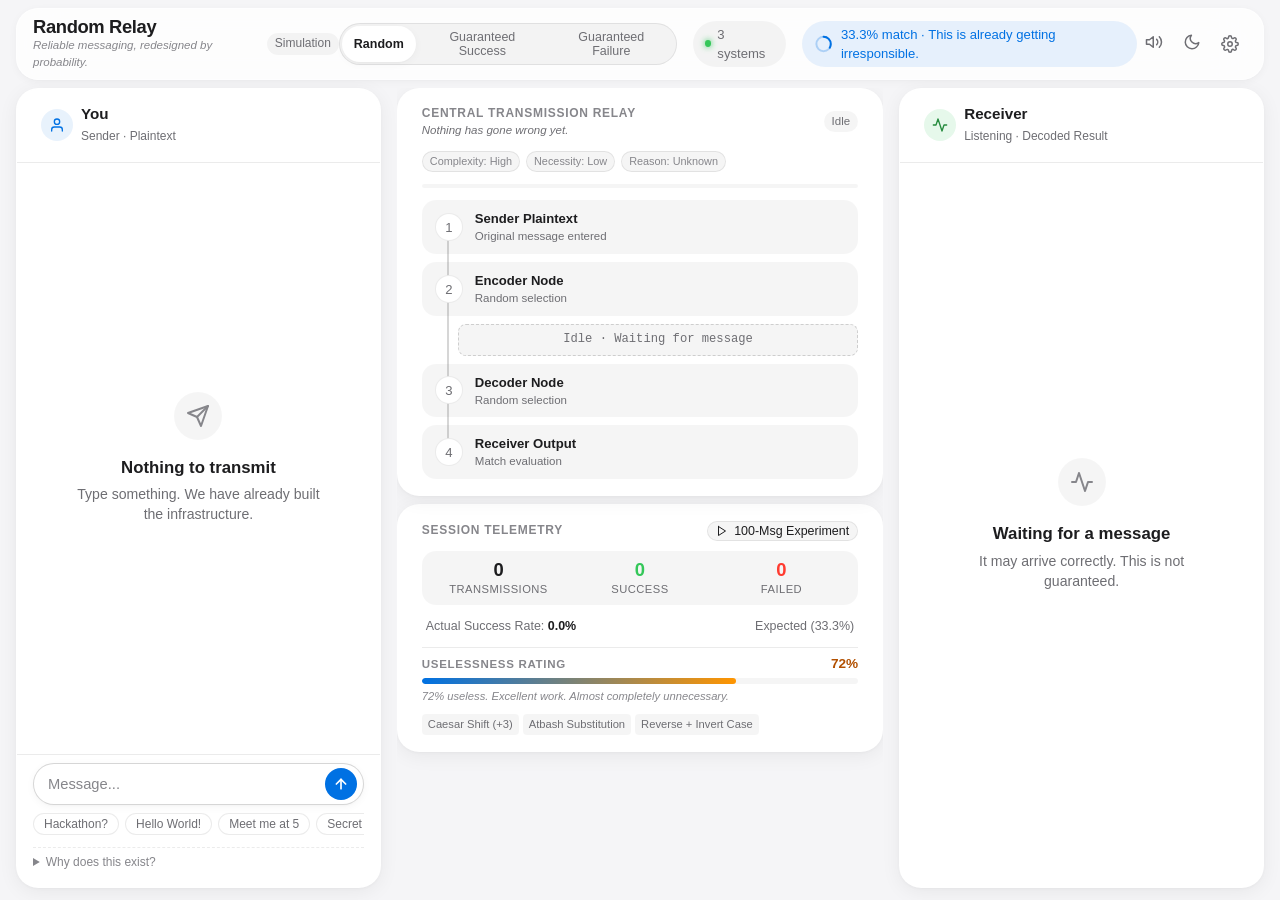
==== commit 83276ca3: "iteration 4" ====
--- a/index.html
+++ b/index.html
@@ -13,7 +13,10 @@
     <!-- Header -->
     <header class="app-header">
       <div class="brand-section">
-        <h1 class="brand-title">Random Relay</h1>
+        <div class="brand-title-group">
+          <h1 class="brand-title">Random Relay</h1>
+          <span class="brand-tagline">Reliable messaging, redesigned by probability.</span>
+        </div>
         <span class="brand-badge">Simulation</span>
       </div>
 
@@ -92,7 +95,7 @@
         </div>
 
         <div class="messages-stream" id="senderStream">
-          <!-- Empty State -->
+          <!-- Empty State (Section 16 of agent.md) -->
           <div class="empty-state" id="senderEmpty">
             <div class="empty-state-icon">
               <svg width="24" height="24" viewBox="0 0 24 24" fill="none" stroke="currentColor" stroke-width="2" stroke-linecap="round" stroke-linejoin="round">
@@ -100,9 +103,9 @@
                 <polygon points="22 2 15 22 11 13 2 9 22 2"/>
               </svg>
             </div>
-            <h3 class="empty-state-title">Send a message</h3>
+            <h3 class="empty-state-title">Nothing to transmit</h3>
             <p class="empty-state-desc">
-              Your message will travel through an unnecessarily unreliable random encoder and decoder middleman.
+              Type something. We have already built the infrastructure.
             </p>
           </div>
         </div>
@@ -133,6 +136,17 @@
             <button type="button" class="chip-btn" data-sample="Meet me at 5">Meet me at 5</button>
             <button type="button" class="chip-btn" data-sample="Secret code: 4096">Secret code</button>
           </div>
+
+          <!-- Section 22 of agent.md: Expandable 'Why does this exist?' Panel -->
+          <details class="why-panel">
+            <summary><span>Why does this exist?</span></summary>
+            <div class="why-panel-content">
+              <p>Because someone asked for a useless project.</p>
+              <p>So we built a messaging system where the sender and receiver independently choose incompatible ways to understand the same message.</p>
+              <p>The result is technically valid, statistically predictable, and completely unnecessary.</p>
+              <p class="why-panel-footer">You're welcome.</p>
+            </div>
+          </details>
         </div>
       </section>
 
@@ -140,8 +154,18 @@
       <section class="transmission-column" aria-label="Central Transmission Relay">
         <div class="transmission-card">
           <div class="card-title-bar">
-            <span class="card-label">Central Transmission Relay</span>
+            <div class="relay-title-group">
+              <span class="card-label">Central Transmission Relay</span>
+              <span class="relay-subtext" id="relaySubtext">Nothing has gone wrong yet.</span>
+            </div>
             <span class="relay-status-pill" id="relayStatusPill">Idle</span>
+          </div>
+
+          <!-- Absurd Telemetry Pills (Section 21 of agent.md) -->
+          <div class="absurd-telemetry-row">
+            <span class="telemetry-pill">Complexity: High</span>
+            <span class="telemetry-pill">Necessity: Low</span>
+            <span class="telemetry-pill">Reason: Unknown</span>
           </div>
 
           <!-- Timeline progress bar -->
@@ -263,16 +287,16 @@
         </div>
 
         <div class="messages-stream" id="receiverStream">
-          <!-- Empty State -->
+          <!-- Empty State (Section 16 of agent.md) -->
           <div class="empty-state" id="receiverEmpty">
             <div class="empty-state-icon">
               <svg width="24" height="24" viewBox="0 0 24 24" fill="none" stroke="currentColor" stroke-width="2" stroke-linecap="round" stroke-linejoin="round">
                 <polyline points="22 12 18 12 15 21 9 3 6 12 2 12"/>
               </svg>
             </div>
-            <h3 class="empty-state-title">Listening</h3>
+            <h3 class="empty-state-title">Waiting for a message</h3>
             <p class="empty-state-desc">
-              Decoded outputs will appear here. If the decoder matches, original plaintext is restored. Otherwise, deterministic gibberish arrives.
+              It may arrive correctly. This is not guaranteed.
             </p>
           </div>
         </div>
@@ -424,6 +448,18 @@
           <span>Statistical Difference:</span>
           <span class="exp-diff-tag" id="expDiffBadge">0%</span>
         </div>
+
+        <!-- Section 12 of agent.md: Cumulative Success Rate SVG Line Chart -->
+        <div class="exp-chart-container" style="margin-top: 8px;">
+          <div class="exp-chart-header" style="display: flex; justify-content: space-between; font-size: 0.72rem; color: var(--text-tertiary); margin-bottom: 4px;">
+            <span>Cumulative Success Rate (100 Runs)</span>
+            <span style="font-style: italic;">Dashed line = Expected (1/N)</span>
+          </div>
+          <svg class="exp-chart-svg" id="expChartSvg" viewBox="0 0 300 100" preserveAspectRatio="none" style="width: 100%; height: 90px; background: var(--surface-primary); border-radius: var(--radius-small); border: 1px solid var(--separator); overflow: visible;">
+            <line id="expChartRefLine" x1="0" y1="66.7" x2="300" y2="66.7" stroke="var(--accent)" stroke-width="1.5" stroke-dasharray="4,4" opacity="0.75" />
+            <path id="expChartPath" d="" fill="none" stroke="var(--success)" stroke-width="2" stroke-linejoin="round" stroke-linecap="round" />
+          </svg>
+        </div>
       </div>
 
       <div class="modal-footer" style="justify-content: flex-end;">
--- a/css/styles.css
+++ b/css/styles.css
@@ -169,8 +169,13 @@
 
 .brand-section {
   display: flex;
-  align-items: baseline;
+  align-items: center;
   gap: var(--spacing-sm);
+}
+
+.brand-title-group {
+  display: flex;
+  flex-direction: column;
 }
 
 .brand-title {
@@ -178,6 +183,13 @@
   font-weight: 600;
   letter-spacing: -0.02em;
   color: var(--text-primary);
+  line-height: 1.1;
+}
+
+.brand-tagline {
+  font-size: 0.72rem;
+  color: var(--text-tertiary);
+  font-style: italic;
 }
 
 .brand-badge {
@@ -651,6 +663,46 @@
   border-color: var(--separator-strong);
 }
 
+/* Section 16 of agent.md: Expanded Transmission Step Timeline */
+.event-timeline-section {
+  display: flex;
+  flex-direction: column;
+  align-items: center;
+  gap: 2px;
+}
+
+.timeline-step {
+  font-size: 0.73rem;
+  color: var(--text-secondary);
+  background: var(--surface-primary);
+  padding: 3px 10px;
+  border-radius: var(--radius-full);
+  border: 1px solid var(--separator);
+  width: 100%;
+  text-align: center;
+  font-weight: 500;
+}
+
+.timeline-step.step-success {
+  background: var(--success-surface);
+  color: var(--success-text);
+  border-color: var(--success);
+  font-weight: 600;
+}
+
+.timeline-step.step-failure {
+  background: var(--failure-surface);
+  color: var(--failure-text);
+  border-color: var(--failure);
+  font-weight: 600;
+}
+
+.timeline-arrow {
+  font-size: 0.7rem;
+  color: var(--text-tertiary);
+  line-height: 1;
+}
+
 /* Message Composer (Sender) */
 .composer-section {
   padding: var(--spacing-sm) var(--spacing-md) var(--spacing-md);
@@ -745,6 +797,46 @@
   border-color: var(--separator-strong);
 }
 
+/* Section 22 of agent.md: Expandable 'Why does this exist?' Panel */
+.why-panel {
+  margin-top: 10px;
+  border-top: 1px dashed var(--separator);
+  padding-top: 6px;
+}
+
+.why-panel summary {
+  font-size: 0.75rem;
+  font-weight: 500;
+  color: var(--text-tertiary);
+  cursor: pointer;
+  user-select: none;
+  transition: color var(--transition-fast);
+}
+
+.why-panel summary:hover {
+  color: var(--accent);
+}
+
+.why-panel-content {
+  font-size: 0.74rem;
+  color: var(--text-secondary);
+  line-height: 1.4;
+  margin-top: 6px;
+  background: var(--surface-tertiary);
+  padding: 8px 12px;
+  border-radius: var(--radius-small);
+  border: 1px solid var(--separator);
+  display: flex;
+  flex-direction: column;
+  gap: 4px;
+}
+
+.why-panel-footer {
+  color: var(--text-primary);
+  font-weight: 600;
+  margin-top: 2px;
+}
+
 /* ==========================================================================
    Central Transmission Relay — Visual Centerpiece (design.md Section 1 & 4)
    ========================================================================== */
@@ -777,12 +869,39 @@
   align-items: center;
 }
 
+.relay-title-group {
+  display: flex;
+  flex-direction: column;
+}
+
 .card-label {
   font-size: 0.75rem;
   font-weight: 600;
   text-transform: uppercase;
   letter-spacing: 0.06em;
   color: var(--text-tertiary);
+}
+
+.relay-subtext {
+  font-size: 0.72rem;
+  color: var(--text-secondary);
+  font-style: italic;
+}
+
+/* Absurd Telemetry Row (Section 21 of agent.md) */
+.absurd-telemetry-row {
+  display: flex;
+  gap: 6px;
+}
+
+.telemetry-pill {
+  font-size: 0.68rem;
+  font-weight: 500;
+  padding: 2px 7px;
+  background: var(--surface-tertiary);
+  color: var(--text-tertiary);
+  border-radius: var(--radius-full);
+  border: 1px solid var(--separator);
 }
 
 .relay-status-pill {
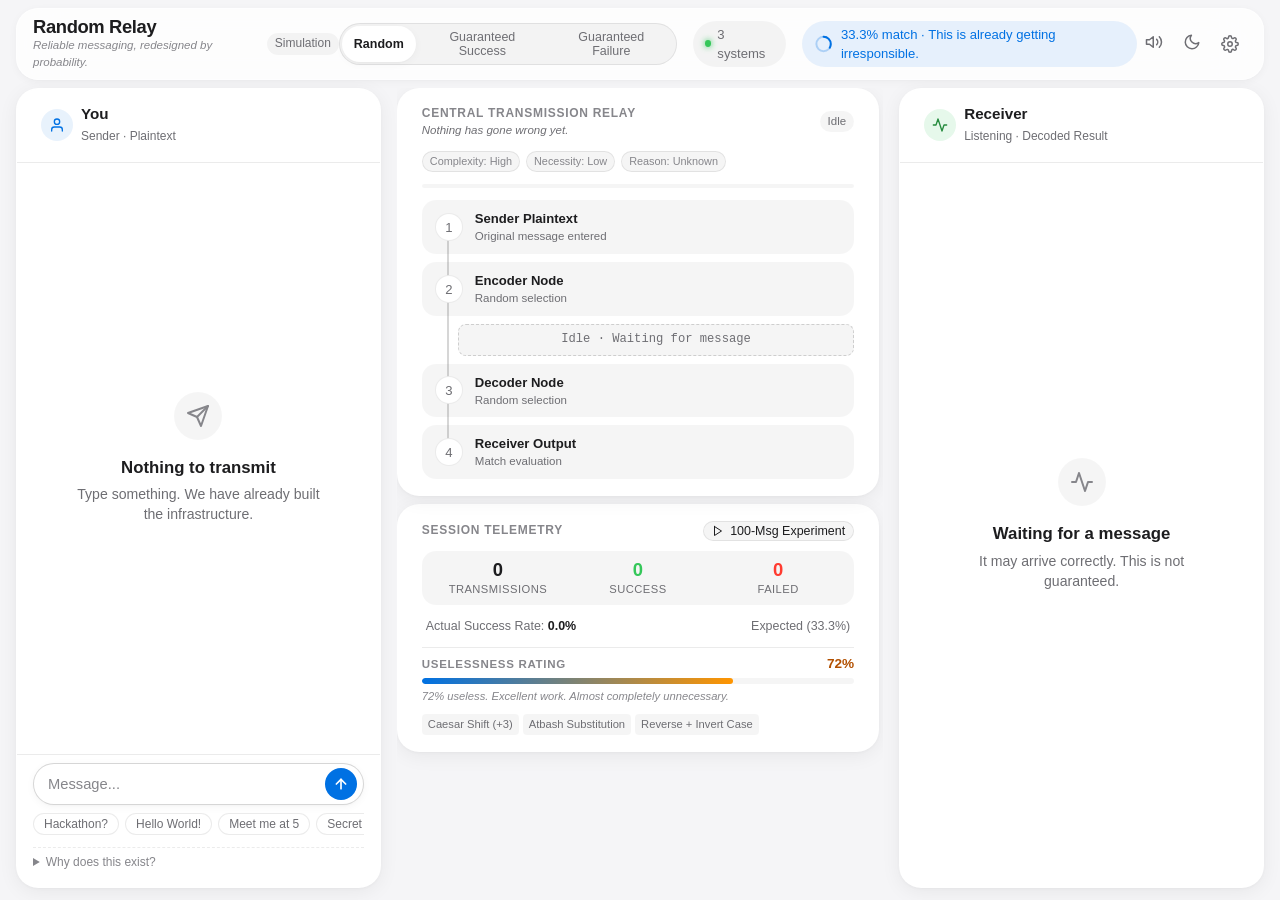
==== commit 4e369031: "add cache-busting v=1.1 tag to force Cloudflare Pages deployment update" ====
--- a/index.html
+++ b/index.html
@@ -5,7 +5,7 @@
   <meta name="viewport" content="width=device-width, initial-scale=1.0">
   <title>Random Relay · The Unreliable Messaging Simulator</title>
   <meta name="description" content="An Apple-inspired simulation demonstrating why a messaging app that randomly chooses encoders and decoders is a terrible idea.">
-  <link rel="stylesheet" href="css/styles.css">
+  <link rel="stylesheet" href="css/styles.css?v=1.1">
   <link rel="icon" href="data:image/svg+xml,<svg xmlns=%22http://www.w3.org/2000/svg%22 viewBox=%220 0 100 100%22><text y=%22.9em%22 font-size=%2290%22>📡</text></svg>">
 </head>
 <body>
@@ -472,6 +472,6 @@
   <div class="toast-notice" id="toastNotice" role="alert" aria-live="polite"></div>
 
   <!-- Scripts -->
-  <script src="js/bundle.js"></script>
+  <script src="js/bundle.js?v=1.1"></script>
 </body>
 </html>
--- a/css/styles.css
+++ b/css/styles.css
@@ -847,6 +847,17 @@
   justify-content: flex-start;
   position: relative;
   overflow-y: auto;
+  min-height: 0;
+  padding-right: 4px;
+}
+
+.transmission-column::-webkit-scrollbar {
+  width: 6px;
+}
+
+.transmission-column::-webkit-scrollbar-thumb {
+  background: var(--separator-strong);
+  border-radius: var(--radius-full);
 }
 
 .transmission-card {
